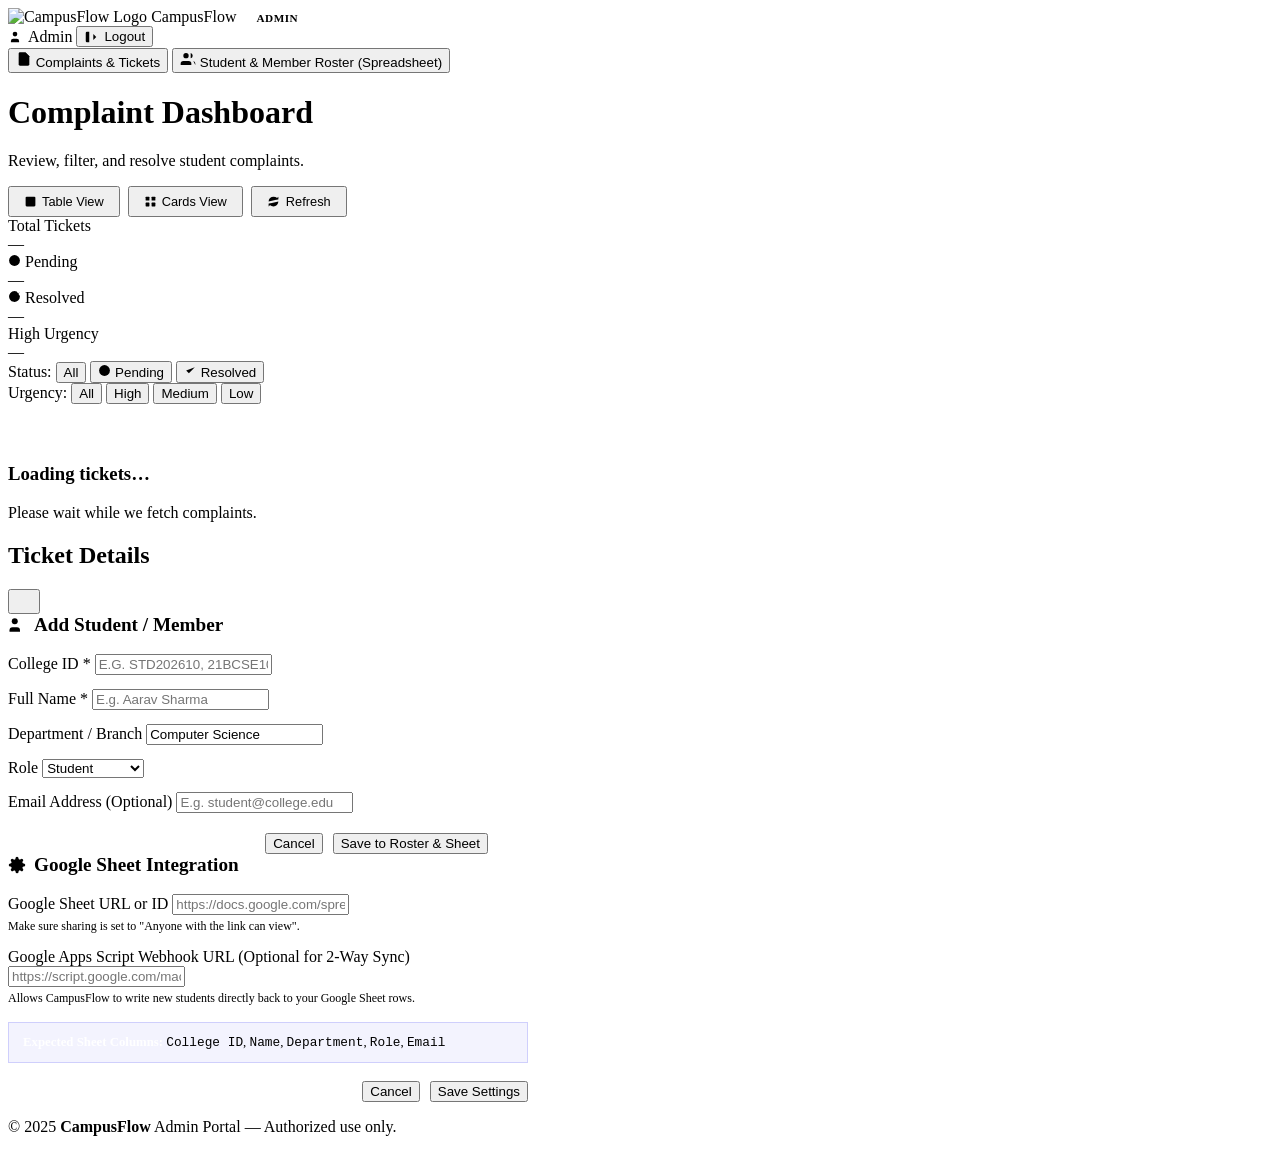
==== templates/admin-dashboard.html @ 8bd2adb1 "feat: replace student password login with spreadsheet-backed college ID verification and admin membe" ====
<!DOCTYPE html>
<html lang="en">
<head>
  <meta charset="UTF-8" />
  <meta name="viewport" content="width=device-width, initial-scale=1.0" />
  <title>Admin Dashboard — CampusFlow</title>
  <meta name="description" content="CampusFlow admin dashboard — manage complaints and campus members roster." />
  <link rel="icon" type="image/svg+xml" href="assets/logo.svg" />
  <link rel="stylesheet" href="css/style.css" />
</head>
<body>

  <!-- ══ Dashboard Layout ════════════════════════════════════ -->
  <div class="dashboard-layout">

    <!-- Header -->
    <header class="dashboard-header">
      <div class="dashboard-brand">
        <img src="assets/logo.svg" alt="CampusFlow Logo" class="brand-logo-img" width="32" height="32" />
        <span class="brand-name">Campus<span class="brand-flow">Flow</span></span>
        <span style="
          font-size:.7rem; font-weight:700; background:rgba(255,255,255,.16);
          border-radius:999px; padding:2px 10px; margin-left:6px; letter-spacing:.5px;
        ">ADMIN</span>
      </div>

      <div class="dashboard-header-actions">
        <span class="admin-info" style="display:inline-flex; align-items:center; gap:6px;">
          <svg class="ui-icon" width="14" height="14" viewBox="0 0 24 24"><path d="M19 21v-2a4 4 0 0 0-4-4H9a4 4 0 0 0-4 4v2"/><circle cx="12" cy="7" r="4"/></svg>
          <span id="admin-name">Admin</span>
        </span>
        <button class="btn-logout" id="logout-btn" title="Sign out" style="display:inline-flex; align-items:center; gap:6px;">
          <svg class="ui-icon" width="14" height="14" viewBox="0 0 24 24"><path d="M9 21H5a2 2 0 0 1-2-2V5a2 2 0 0 1 2-2h4"/><polyline points="16 17 21 12 16 7"/><line x1="21" y1="12" x2="9" y2="12"/></svg>
          Logout
        </button>
      </div>
    </header>

    <!-- Main Content -->
    <main class="dashboard-main">

      <!-- Navigation Tabs -->
      <div class="admin-nav-tabs">
        <button class="admin-tab-btn active" id="tab-complaints-btn">
          <svg class="ui-icon" width="16" height="16" viewBox="0 0 24 24"><path d="M14 2H6a2 2 0 0 0-2 2v16a2 2 0 0 0 2 2h12a2 2 0 0 0 2-2V8z"/><polyline points="14 2 14 8 20 8"/></svg>
          Complaints &amp; Tickets
        </button>
        <button class="admin-tab-btn" id="tab-members-btn">
          <svg class="ui-icon" width="16" height="16" viewBox="0 0 24 24"><path d="M17 21v-2a4 4 0 0 0-4-4H5a4 4 0 0 0-4 4v2"/><circle cx="9" cy="7" r="4"/><path d="M23 21v-2a4 4 0 0 0-3-3.87"/><path d="M16 3.13a4 4 0 0 1 0 7.75"/></svg>
          Student &amp; Member Roster (Spreadsheet)
        </button>
      </div>

      <!-- ════ SECTION 1: COMPLAINTS DASHBOARD ════════════════ -->
      <div id="section-complaints">
        <!-- Title Row -->
        <div class="dashboard-title-row">
          <div>
            <h1>Complaint Dashboard</h1>
            <p>Review, filter, and resolve student complaints.</p>
          </div>
          <div style="display:flex; gap:8px; align-items:center; flex-wrap:wrap;">
            <button class="filter-btn active" id="view-table-btn" style="padding:6px 14px; font-size:.8rem; display:inline-flex; align-items:center; gap:5px;">
              <svg class="ui-icon" width="13" height="13" viewBox="0 0 24 24"><rect width="18" height="18" x="3" y="3" rx="2"/><path d="M3 9h18M3 15h18M9 3v18M15 3v18"/></svg>
              Table View
            </button>
            <button class="filter-btn" id="view-cards-btn" style="padding:6px 14px; font-size:.8rem; display:inline-flex; align-items:center; gap:5px;">
              <svg class="ui-icon" width="13" height="13" viewBox="0 0 24 24"><rect width="7" height="7" x="3" y="3" rx="1"/><rect width="7" height="7" x="14" y="3" rx="1"/><rect width="7" height="7" x="14" y="14" rx="1"/><rect width="7" height="7" x="3" y="14" rx="1"/></svg>
              Cards View
            </button>
            <button class="btn btn-secondary btn-sm" id="refresh-btn" style="display:inline-flex; align-items:center; gap:6px; padding:6px 14px; font-size:.8rem;">
              <svg class="ui-icon" width="13" height="13" viewBox="0 0 24 24"><path d="M3 12a9 9 0 0 1 9-9 9.75 9.75 0 0 1 6.74 2.74L21 8"/><path d="M21 3v5h-5"/><path d="M21 12a9 9 0 0 1-9 9 9.75 9.75 0 0 1-6.74-2.74L3 16"/><path d="M8 16H3v5"/></svg>
              Refresh
            </button>
          </div>
        </div>

        <!-- Dashboard Stats -->
        <div class="dash-stats">
          <div class="dash-stat-card">
            <div class="dash-stat-label">Total Tickets</div>
            <div class="dash-stat-value total" id="stat-total">—</div>
          </div>
          <div class="dash-stat-card">
            <div class="dash-stat-label">
              <svg class="ui-icon" width="13" height="13" viewBox="0 0 24 24" style="color:#f59e0b;"><circle cx="12" cy="12" r="10"/><polyline points="12 6 12 12 16 14"/></svg>
              Pending
            </div>
            <div class="dash-stat-value pending" id="stat-pending">—</div>
          </div>
          <div class="dash-stat-card">
            <div class="dash-stat-label">
              <svg class="ui-icon" width="13" height="13" viewBox="0 0 24 24" style="color:#10b981;"><path d="M22 11.08V12a10 10 0 1 1-5.93-9.14"/><polyline points="22 4 12 14.01 9 11.01"/></svg>
              Resolved
            </div>
            <div class="dash-stat-value resolved" id="stat-resolved">—</div>
          </div>
          <div class="dash-stat-card">
            <div class="dash-stat-label">
              <span class="dot dot-high"></span>
              High Urgency
            </div>
            <div class="dash-stat-value high" id="stat-high">—</div>
          </div>
        </div>

        <!-- Filter Row -->
        <div class="filter-row">
          <span class="filter-group-label">Status:</span>
          <button class="filter-btn active" data-status-filter="all">All</button>
          <button class="filter-btn" data-status-filter="pending">
            <svg class="ui-icon" width="13" height="13" viewBox="0 0 24 24"><circle cx="12" cy="12" r="10"/><polyline points="12 6 12 12 16 14"/></svg>
            Pending
          </button>
          <button class="filter-btn" data-status-filter="resolved">
            <svg class="ui-icon" width="13" height="13" viewBox="0 0 24 24"><polyline points="20 6 9 17 4 12"/></svg>
            Resolved
          </button>

          <div class="filter-divider"></div>

          <span class="filter-group-label">Urgency:</span>
          <button class="filter-btn active" data-urgency-filter="all">All</button>
          <button class="filter-btn" data-urgency-filter="High"><span class="dot dot-high"></span> High</button>
          <button class="filter-btn" data-urgency-filter="Medium"><span class="dot dot-medium"></span> Medium</button>
          <button class="filter-btn" data-urgency-filter="Low"><span class="dot dot-low"></span> Low</button>
        </div>

        <!-- Loading Spinner -->
        <div class="spinner-wrap" id="spinner" style="display:none;">
          <div class="spinner"></div>
          <span>Loading tickets…</span>
        </div>

        <!-- Tickets Container -->
        <div class="tickets-container" id="tickets-grid">
          <div class="empty-state">
            <div class="empty-icon">
              <svg width="36" height="36" viewBox="0 0 24 24" fill="none" stroke="var(--primary)" stroke-width="2" stroke-linecap="round" stroke-linejoin="round"><rect width="20" height="16" x="2" y="4" rx="2"/><path d="m22 7-8.97 5.7a1.94 1.94 0 0 1-2.06 0L2 7"/></svg>
            </div>
            <h3>Loading tickets…</h3>
            <p>Please wait while we fetch complaints.</p>
          </div>
        </div>
      </div>

      <!-- ════ SECTION 2: SPREADSHEET & MEMBERS ROSTER ═════════ -->
      <div id="section-members" style="display:none;">
        <div class="dashboard-title-row">
          <div>
            <h1>Student &amp; Member Roster</h1>
            <p>Manage genuine College IDs, sync with Google Sheets, and add new students via UI.</p>
          </div>
          <div style="display:flex; gap:8px; align-items:center; flex-wrap:wrap;">
            <button class="btn btn-primary btn-sm" id="btn-open-add-member" style="display:inline-flex; align-items:center; gap:6px; padding:7px 16px; font-size:.82rem;">
              <svg class="ui-icon" width="14" height="14" viewBox="0 0 24 24" style="stroke:#fff;"><line x1="12" y1="5" x2="12" y2="19"/><line x1="5" y1="12" x2="19" y2="12"/></svg>
              Add Student / Member
            </button>
            <button class="btn btn-secondary btn-sm" id="btn-sync-sheet" style="display:inline-flex; align-items:center; gap:6px; padding:7px 14px; font-size:.82rem;">
              <svg class="ui-icon" width="14" height="14" viewBox="0 0 24 24"><path d="M21 12a9 9 0 0 0-9-9 9.75 9.75 0 0 0-6.74 2.74L3 8"/><path d="M3 3v5h5"/><path d="M3 12a9 9 0 0 0 9 9 9.75 9.75 0 0 0 6.74-2.74L21 16"/><path d="M16 16h5v5"/></svg>
              <span id="btn-sync-sheet-text">Sync with Google Sheet</span>
            </button>
            <button class="btn btn-secondary btn-sm" id="btn-config-sheet" style="display:inline-flex; align-items:center; gap:6px; padding:7px 14px; font-size:.82rem;">
              <svg class="ui-icon" width="14" height="14" viewBox="0 0 24 24"><circle cx="12" cy="12" r="3"/><path d="M19.4 15a1.65 1.65 0 0 0 .33 1.82l.06.06a2 2 0 0 1 0 2.83 2 2 0 0 1-2.83 0l-.06-.06a1.65 1.65 0 0 0-1.82-.33 1.65 1.65 0 0 0-1 1.51V21a2 2 0 0 1-2 2 2 2 0 0 1-2-2v-.09A1.65 1.65 0 0 0 9 19.4a1.65 1.65 0 0 0-1.82.33l-.06.06a2 2 0 0 1-2.83 0 2 2 0 0 1 0-2.83l.06-.06a1.65 1.65 0 0 0 .33-1.82 1.65 1.65 0 0 0-1.51-1H3a2 2 0 0 1-2-2 2 2 0 0 1 2-2h.09A1.65 1.65 0 0 0 4.6 9a1.65 1.65 0 0 0-.33-1.82l-.06-.06a2 2 0 0 1 0-2.83 2 2 0 0 1 2.83 0l.06.06a1.65 1.65 0 0 0 1.82.33H9a1.65 1.65 0 0 0 1-1.51V3a2 2 0 0 1 2-2 2 2 0 0 1 2 2v.09a1.65 1.65 0 0 0 1 1.51 1.65 1.65 0 0 0 1.82-.33l.06-.06a2 2 0 0 1 2.83 0 2 2 0 0 1 0 2.83l-.06.06a1.65 1.65 0 0 0-.33 1.82V9a1.65 1.65 0 0 0 1.51 1H21a2 2 0 0 1 2 2 2 2 0 0 1-2 2h-.09a1.65 1.65 0 0 0-1.51 1z"/></svg>
              Sheet Settings
            </button>
            <a href="/api/v1/admin/members/export-csv" class="btn btn-secondary btn-sm" id="btn-export-csv" style="display:inline-flex; align-items:center; gap:6px; padding:7px 14px; font-size:.82rem;">
              <svg class="ui-icon" width="14" height="14" viewBox="0 0 24 24"><path d="M21 15v4a2 2 0 0 1-2 2H5a2 2 0 0 1-2-2v-4"/><polyline points="7 10 12 15 17 10"/><line x1="12" y1="15" x2="12" y2="3"/></svg>
              Export CSV
            </a>
            <label class="btn btn-secondary btn-sm" for="csv-file-input" style="display:inline-flex; align-items:center; gap:6px; padding:7px 14px; font-size:.82rem; cursor:pointer; margin:0;">
              <svg class="ui-icon" width="14" height="14" viewBox="0 0 24 24"><path d="M21 15v4a2 2 0 0 1-2 2H5a2 2 0 0 1-2-2v-4"/><polyline points="17 8 12 3 7 8"/><line x1="12" y1="3" x2="12" y2="15"/></svg>
              Import CSV
            </label>
            <input type="file" id="csv-file-input" accept=".csv" style="display:none;" />
          </div>
        </div>

        <!-- Spreadsheet Status Card -->
        <div style="background:var(--surface); border:1px solid var(--border); border-radius:var(--radius-lg); padding:16px 20px; margin-bottom:20px; display:flex; justify-content:space-between; align-items:center; flex-wrap:wrap; gap:12px;">
          <div>
            <div style="font-size:0.82rem; color:var(--text-muted); text-transform:uppercase; font-weight:600; letter-spacing:0.5px; margin-bottom:4px;">
              Spreadsheet Integration Status
            </div>
            <div style="display:flex; align-items:center; gap:8px;">
              <span id="sheet-status-dot" class="dot dot-low"></span>
              <span id="sheet-status-text" style="font-weight:600; font-size:0.95rem; color:#fff;">Active (Neon DB &amp; Linked Spreadsheet)</span>
            </div>
            <div style="font-size:0.8rem; color:var(--text-muted); margin-top:4px;">
              Last Synced: <span id="sheet-last-synced">—</span>
            </div>
          </div>
          <div style="display:flex; gap:16px; align-items:center;">
            <div style="text-align:right;">
              <div style="font-size:0.78rem; color:var(--text-muted);">Total Members in Directory</div>
              <div style="font-size:1.4rem; font-weight:700; color:var(--primary);" id="members-count-badge">0</div>
            </div>
          </div>
        </div>

        <!-- Search Bar -->
        <div style="background:var(--surface); border:1px solid var(--border); border-radius:var(--radius); padding:12px 16px; margin-bottom:16px;">
          <input
            type="text"
            id="member-search-input"
            class="form-control"
            placeholder="Search roster by College ID, Student Name, or Department..."
            style="width:100%; font-size:0.9rem; padding:8px 14px;"
          />
        </div>

        <!-- Members Table Container -->
        <div class="table-responsive" id="members-table-container">
          <div class="empty-state">
            <div class="empty-icon">
              <svg width="36" height="36" viewBox="0 0 24 24" fill="none" stroke="var(--primary)" stroke-width="2"><circle cx="12" cy="12" r="10"/><path d="M12 6v6l4 2"/></svg>
            </div>
            <h3>Loading members roster…</h3>
          </div>
        </div>
      </div>

      <!-- ══ Ticket Detail Modal ══════════════════════════════════ -->
      <div class="modal-overlay" id="ticket-modal-overlay">
        <div class="modal modal-detail" id="ticket-modal">
          <div class="modal-header">
            <div class="modal-title-wrap">
              <h2 id="modal-ticket-id">Ticket Details</h2>
              <span id="modal-ticket-status"></span>
            </div>
            <button class="modal-close-btn" id="modal-close-btn" aria-label="Close modal">
              <svg class="ui-icon" width="16" height="16" viewBox="0 0 24 24"><path d="M18 6 6 18M6 6l12 12"/></svg>
            </button>
          </div>
          <div class="modal-body" id="modal-body"></div>
          <div class="modal-footer" id="modal-footer"></div>
        </div>
      </div>

      <!-- ══ Add New Student / Member Modal ═══════════════════════ -->
      <div class="modal-overlay" id="add-member-modal-overlay">
        <div class="modal" style="max-width:480px;">
          <div class="modal-header" style="display:flex; justify-content:space-between; align-items:center; margin-bottom:18px;">
            <h2 style="font-size:1.2rem; margin:0; display:flex; align-items:center; gap:8px;">
              <svg class="ui-icon" width="18" height="18" viewBox="0 0 24 24" style="color:var(--primary);"><path d="M16 21v-2a4 4 0 0 0-4-4H6a4 4 0 0 0-4 4v2"/><circle cx="9" cy="7" r="4"/><line x1="19" y1="8" x2="19" y2="14"/><line x1="22" y1="11" x2="16" y2="11"/></svg>
              Add Student / Member
            </h2>
            <button class="modal-close-btn" id="add-member-close-btn" style="background:none; border:none; color:var(--text-muted); cursor:pointer;">
              <svg class="ui-icon" width="16" height="16" viewBox="0 0 24 24"><path d="M18 6 6 18M6 6l12 12"/></svg>
            </button>
          </div>

          <form id="add-member-form">
            <div class="form-group" style="margin-bottom:14px;">
              <label class="form-label">College ID <span class="required">*</span></label>
              <input type="text" id="new-college-id" class="form-control" placeholder="E.g. STD202610, 21BCSE102" required style="text-transform:uppercase;" />
            </div>

            <div class="form-group" style="margin-bottom:14px;">
              <label class="form-label">Full Name <span class="required">*</span></label>
              <input type="text" id="new-name" class="form-control" placeholder="E.g. Aarav Sharma" required />
            </div>

            <div class="form-group" style="margin-bottom:14px;">
              <label class="form-label">Department / Branch</label>
              <input type="text" id="new-dept" class="form-control" placeholder="E.g. Computer Science, Mechanical..." value="Computer Science" />
            </div>

            <div class="form-group" style="margin-bottom:14px;">
              <label class="form-label">Role</label>
              <select id="new-role" class="form-control">
                <option value="student">Student</option>
                <option value="faculty">Faculty</option>
                <option value="staff">Staff Member</option>
              </select>
            </div>

            <div class="form-group" style="margin-bottom:20px;">
              <label class="form-label">Email Address (Optional)</label>
              <input type="email" id="new-email" class="form-control" placeholder="E.g. student@college.edu" />
            </div>

            <div style="display:flex; justify-content:flex-end; gap:10px;">
              <button type="button" class="btn btn-secondary" id="add-member-cancel-btn">Cancel</button>
              <button type="submit" class="btn btn-primary" id="add-member-submit-btn">
                <span id="add-member-btn-text">Save to Roster &amp; Sheet</span>
              </button>
            </div>
          </form>
        </div>
      </div>

      <!-- ══ Google Sheet Config Modal ════════════════════════════ -->
      <div class="modal-overlay" id="config-sheet-modal-overlay">
        <div class="modal" style="max-width:520px;">
          <div class="modal-header" style="display:flex; justify-content:space-between; align-items:center; margin-bottom:18px;">
            <h2 style="font-size:1.2rem; margin:0; display:flex; align-items:center; gap:8px;">
              <svg class="ui-icon" width="18" height="18" viewBox="0 0 24 24" style="color:var(--primary);"><circle cx="12" cy="12" r="3"/><path d="M19.4 15a1.65 1.65 0 0 0 .33 1.82l.06.06a2 2 0 0 1 0 2.83 2 2 0 0 1-2.83 0l-.06-.06a1.65 1.65 0 0 0-1.82-.33 1.65 1.65 0 0 0-1 1.51V21a2 2 0 0 1-2 2 2 2 0 0 1-2-2v-.09A1.65 1.65 0 0 0 9 19.4a1.65 1.65 0 0 0-1.82.33l-.06.06a2 2 0 0 1-2.83 0 2 2 0 0 1 0-2.83l.06-.06a1.65 1.65 0 0 0 .33-1.82 1.65 1.65 0 0 0-1.51-1H3a2 2 0 0 1-2-2 2 2 0 0 1 2-2h.09A1.65 1.65 0 0 0 4.6 9a1.65 1.65 0 0 0-.33-1.82l-.06-.06a2 2 0 0 1 0-2.83 2 2 0 0 1 2.83 0l.06.06a1.65 1.65 0 0 0 1.82.33H9a1.65 1.65 0 0 0 1-1.51V3a2 2 0 0 1 2-2 2 2 0 0 1 2 2v.09a1.65 1.65 0 0 0 1 1.51 1.65 1.65 0 0 0 1.82-.33l.06-.06a2 2 0 0 1 2.83 0 2 2 0 0 1 0 2.83l-.06.06a1.65 1.65 0 0 0-.33 1.82V9a1.65 1.65 0 0 0 1.51 1H21a2 2 0 0 1 2 2 2 2 0 0 1-2 2h-.09a1.65 1.65 0 0 0-1.51 1z"/></svg>
              Google Sheet Integration
            </h2>
            <button class="modal-close-btn" id="config-sheet-close-btn" style="background:none; border:none; color:var(--text-muted); cursor:pointer;">
              <svg class="ui-icon" width="16" height="16" viewBox="0 0 24 24"><path d="M18 6 6 18M6 6l12 12"/></svg>
            </button>
          </div>

          <form id="config-sheet-form">
            <div class="form-group" style="margin-bottom:14px;">
              <label class="form-label">Google Sheet URL or ID</label>
              <input type="text" id="config-sheet-url" class="form-control" placeholder="https://docs.google.com/spreadsheets/d/.../edit" />
              <div class="form-hint" style="font-size:0.75rem; color:var(--text-muted); margin-top:4px;">
                Make sure sharing is set to "Anyone with the link can view".
              </div>
            </div>

            <div class="form-group" style="margin-bottom:16px;">
              <label class="form-label">Google Apps Script Webhook URL (Optional for 2-Way Sync)</label>
              <input type="text" id="config-webhook-url" class="form-control" placeholder="https://script.google.com/macros/s/.../exec" />
              <div class="form-hint" style="font-size:0.75rem; color:var(--text-muted); margin-top:4px;">
                Allows CampusFlow to write new students directly back to your Google Sheet rows.
              </div>
            </div>

            <div style="background:rgba(99,102,241,0.08); border:1px solid rgba(99,102,241,0.25); border-radius:var(--radius); padding:10px 14px; font-size:0.8rem; color:var(--text-muted); margin-bottom:18px; line-height:1.5;">
              <strong style="color:#fff;">Expected Sheet Columns:</strong> <code>College ID</code>, <code>Name</code>, <code>Department</code>, <code>Role</code>, <code>Email</code>
            </div>

            <div style="display:flex; justify-content:flex-end; gap:10px;">
              <button type="button" class="btn btn-secondary" id="config-sheet-cancel-btn">Cancel</button>
              <button type="submit" class="btn btn-primary" id="config-sheet-submit-btn">Save Settings</button>
            </div>
          </form>
        </div>
      </div>

    </main>

    <!-- Footer -->
    <footer class="footer">
      <p>© 2025 <strong>CampusFlow</strong> Admin Portal — Authorized use only.</p>
    </footer>

  </div>

  <!-- ══ Scripts ═════════════════════════════════════════════ -->
  <script src="js/api.js"></script>
  <script src="js/admin.js"></script>
</body>
</html>
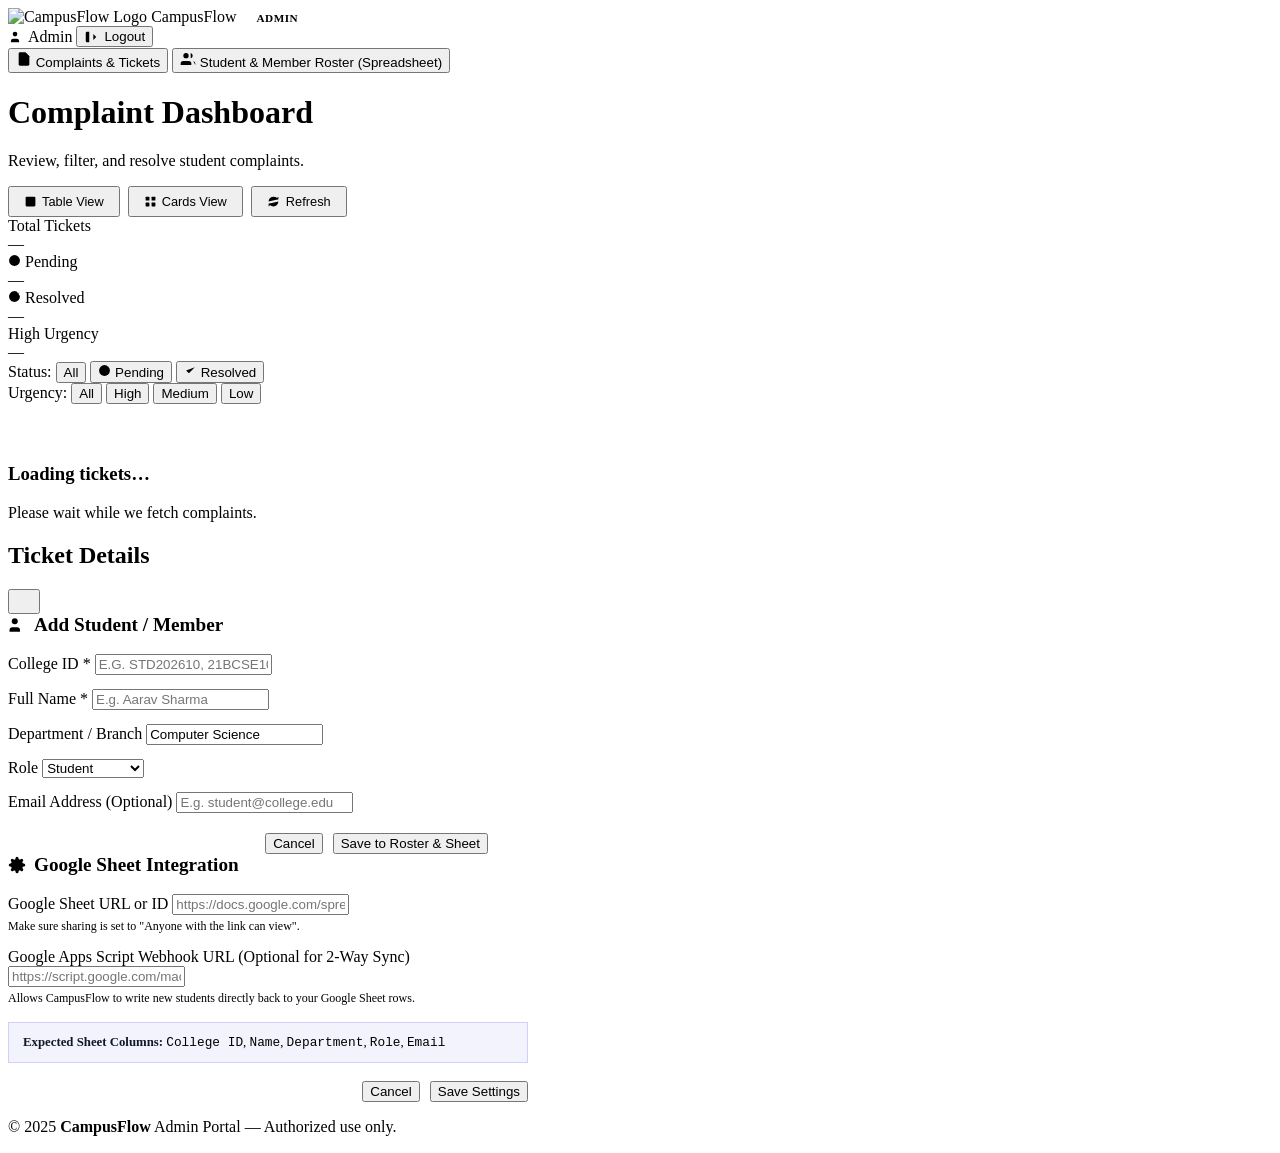
==== commit 3fb2d6bd: "fix: resolve white-on-white text contrast and align all component styling with site light theme" ====
--- a/templates/admin-dashboard.html
+++ b/templates/admin-dashboard.html
@@ -184,7 +184,7 @@
             </div>
             <div style="display:flex; align-items:center; gap:8px;">
               <span id="sheet-status-dot" class="dot dot-low"></span>
-              <span id="sheet-status-text" style="font-weight:600; font-size:0.95rem; color:#fff;">Active (Neon DB &amp; Linked Spreadsheet)</span>
+              <span id="sheet-status-text" style="font-weight:600; font-size:0.95rem; color:#0f172a;">Active (Neon DB &amp; Linked Spreadsheet)</span>
             </div>
             <div style="font-size:0.8rem; color:var(--text-muted); margin-top:4px;">
               Last Synced: <span id="sheet-last-synced">—</span>
@@ -321,7 +321,7 @@
             </div>
 
             <div style="background:rgba(99,102,241,0.08); border:1px solid rgba(99,102,241,0.25); border-radius:var(--radius); padding:10px 14px; font-size:0.8rem; color:var(--text-muted); margin-bottom:18px; line-height:1.5;">
-              <strong style="color:#fff;">Expected Sheet Columns:</strong> <code>College ID</code>, <code>Name</code>, <code>Department</code>, <code>Role</code>, <code>Email</code>
+              <strong style="color:#0f172a;">Expected Sheet Columns:</strong> <code>College ID</code>, <code>Name</code>, <code>Department</code>, <code>Role</code>, <code>Email</code>
             </div>
 
             <div style="display:flex; justify-content:flex-end; gap:10px;">
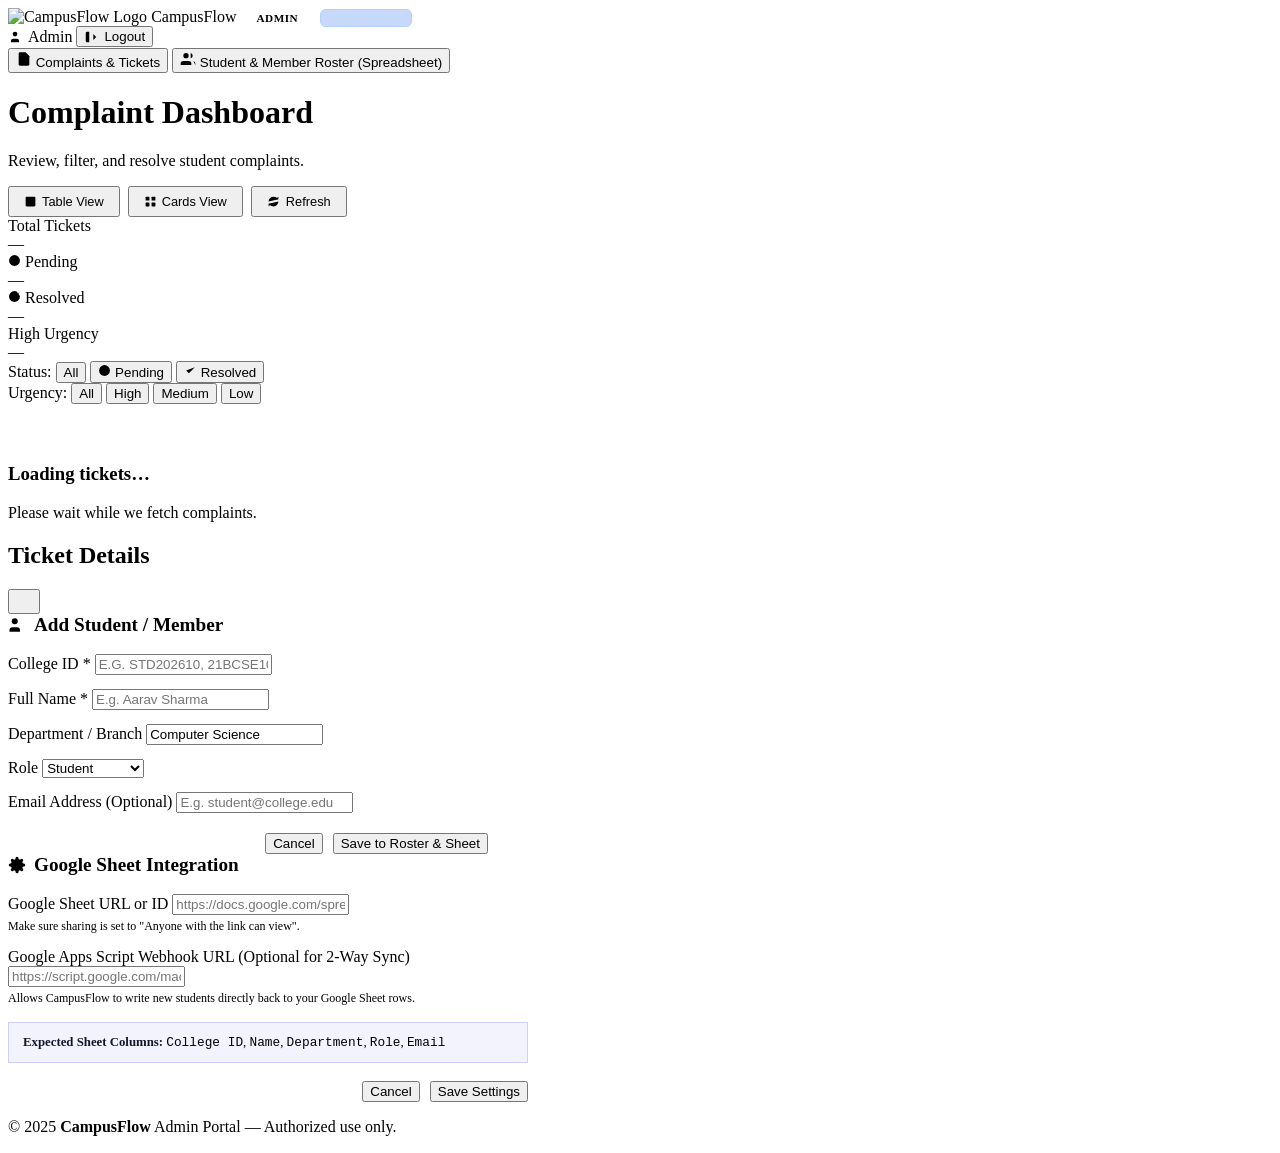
==== commit bd15b106: "feat: multi-school subscription architecture with isolated spreadsheets, school admin logins, and cl" ====
--- a/templates/admin-dashboard.html
+++ b/templates/admin-dashboard.html
@@ -22,6 +22,11 @@
           font-size:.7rem; font-weight:700; background:rgba(255,255,255,.16);
           border-radius:999px; padding:2px 10px; margin-left:6px; letter-spacing:.5px;
         ">ADMIN</span>
+        <span id="admin-school-badge" style="
+          font-size:.72rem; font-weight:700; background:rgba(37,99,235,0.25);
+          border:1px solid rgba(147,197,253,0.4); color:#bfdbfe;
+          border-radius:6px; padding:2px 10px; margin-left:8px;
+        ">Main Campus</span>
       </div>
 
       <div class="dashboard-header-actions">
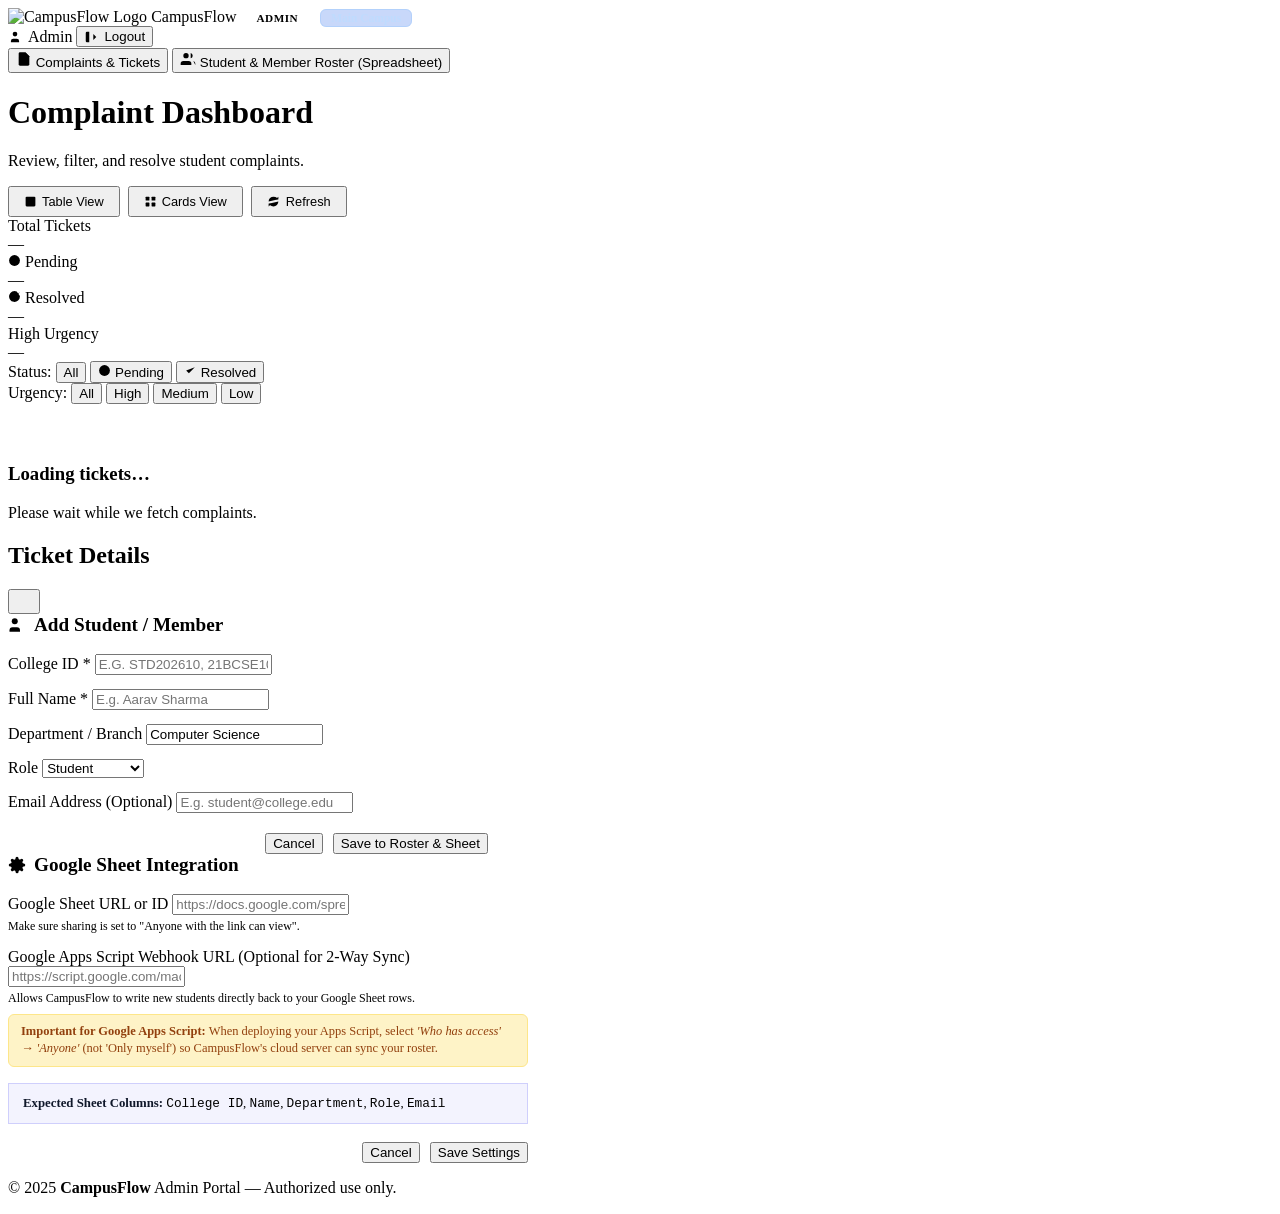
==== commit 46c07ccc: "fix: toast notification text, verified badge dark contrast, empty spreadsheet pruning, and instant s" ====
--- a/templates/admin-dashboard.html
+++ b/templates/admin-dashboard.html
@@ -6,7 +6,7 @@
   <title>Admin Dashboard — CampusFlow</title>
   <meta name="description" content="CampusFlow admin dashboard — manage complaints and campus members roster." />
   <link rel="icon" type="image/svg+xml" href="assets/logo.svg" />
-  <link rel="stylesheet" href="css/style.css" />
+  <link rel="stylesheet" href="css/style.css?v=20261031_3" />
 </head>
 <body>
 
@@ -323,6 +323,9 @@
               <div class="form-hint" style="font-size:0.75rem; color:var(--text-muted); margin-top:4px;">
                 Allows CampusFlow to write new students directly back to your Google Sheet rows.
               </div>
+              <div style="background:#fef3c7; border:1px solid #fde68a; border-radius:6px; padding:8px 12px; margin-top:8px; font-size:0.78rem; color:#92400e; line-height:1.4;">
+                <strong>Important for Google Apps Script:</strong> When deploying your Apps Script, select <em>'Who has access' &rarr; 'Anyone'</em> (not 'Only myself') so CampusFlow's cloud server can sync your roster.
+              </div>
             </div>
 
             <div style="background:rgba(99,102,241,0.08); border:1px solid rgba(99,102,241,0.25); border-radius:var(--radius); padding:10px 14px; font-size:0.8rem; color:var(--text-muted); margin-bottom:18px; line-height:1.5;">
@@ -347,7 +350,7 @@
   </div>
 
   <!-- ══ Scripts ═════════════════════════════════════════════ -->
-  <script src="js/api.js"></script>
-  <script src="js/admin.js"></script>
+  <script src="js/api.js?v=20261031_3"></script>
+  <script src="js/admin.js?v=20261031_3"></script>
 </body>
 </html>
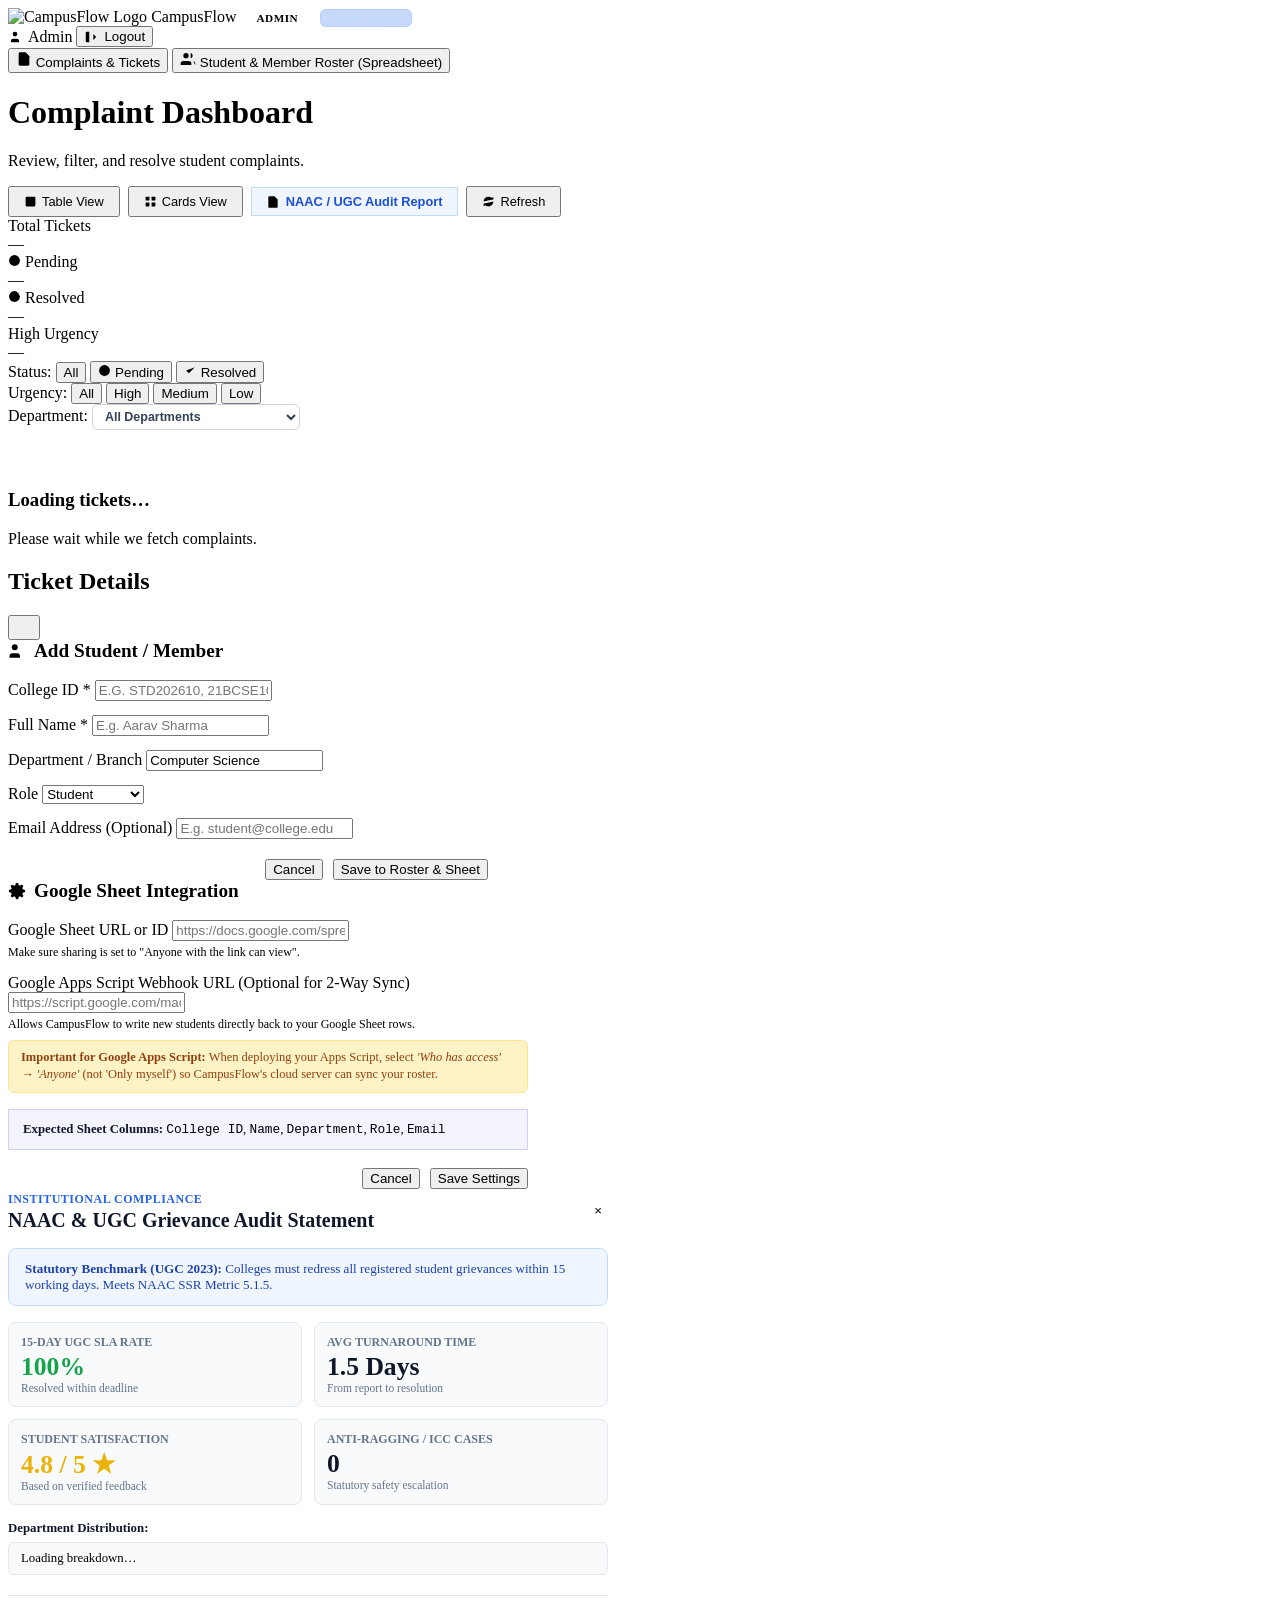
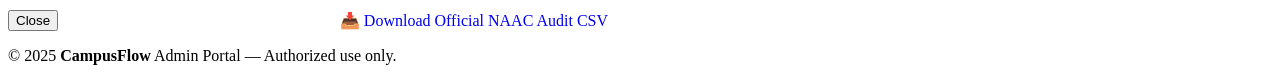
==== commit 8fb7a537: "feat: complete institutional suite - anonymous complaints, ugc/naac audit reports, anti-ragging/icc " ====
--- a/templates/admin-dashboard.html
+++ b/templates/admin-dashboard.html
@@ -6,7 +6,7 @@
   <title>Admin Dashboard — CampusFlow</title>
   <meta name="description" content="CampusFlow admin dashboard — manage complaints and campus members roster." />
   <link rel="icon" type="image/svg+xml" href="assets/logo.svg" />
-  <link rel="stylesheet" href="css/style.css?v=20261031_3" />
+  <link rel="stylesheet" href="css/style.css?v=20261031_4" />
 </head>
 <body>
 
@@ -73,6 +73,10 @@
               <svg class="ui-icon" width="13" height="13" viewBox="0 0 24 24"><rect width="7" height="7" x="3" y="3" rx="1"/><rect width="7" height="7" x="14" y="3" rx="1"/><rect width="7" height="7" x="14" y="14" rx="1"/><rect width="7" height="7" x="3" y="14" rx="1"/></svg>
               Cards View
             </button>
+            <button class="btn btn-secondary btn-sm" id="open-compliance-btn" style="display:inline-flex; align-items:center; gap:6px; padding:6px 14px; font-size:.8rem; background:#eff6ff; color:#1d4ed8; border:1px solid #bfdbfe; font-weight:600;">
+              <svg class="ui-icon" width="14" height="14" viewBox="0 0 24 24"><path d="M14 2H6a2 2 0 0 0-2 2v16a2 2 0 0 0 2 2h12a2 2 0 0 0 2-2V8z"/><polyline points="14 2 14 8 20 8"/><line x1="16" y1="13" x2="8" y2="13"/><line x1="16" y1="17" x2="8" y2="17"/></svg>
+              NAAC / UGC Audit Report
+            </button>
             <button class="btn btn-secondary btn-sm" id="refresh-btn" style="display:inline-flex; align-items:center; gap:6px; padding:6px 14px; font-size:.8rem;">
               <svg class="ui-icon" width="13" height="13" viewBox="0 0 24 24"><path d="M3 12a9 9 0 0 1 9-9 9.75 9.75 0 0 1 6.74 2.74L21 8"/><path d="M21 3v5h-5"/><path d="M21 12a9 9 0 0 1-9 9 9.75 9.75 0 0 1-6.74-2.74L3 16"/><path d="M8 16H3v5"/></svg>
               Refresh
@@ -129,6 +133,20 @@
           <button class="filter-btn" data-urgency-filter="High"><span class="dot dot-high"></span> High</button>
           <button class="filter-btn" data-urgency-filter="Medium"><span class="dot dot-medium"></span> Medium</button>
           <button class="filter-btn" data-urgency-filter="Low"><span class="dot dot-low"></span> Low</button>
+
+          <div class="filter-divider"></div>
+          <span class="filter-group-label">Department:</span>
+          <select id="filter-dept-select" style="font-size:0.78rem; padding:4px 8px; border-radius:6px; border:1px solid #cbd5e1; background:#ffffff; color:#334155; font-weight:600;">
+            <option value="all">All Departments</option>
+            <option value="Anti-Ragging Committee">⚡ Anti-Ragging Committee</option>
+            <option value="Internal Complaints Committee (ICC)">🛡️ Internal Complaints (ICC)</option>
+            <option value="Hostel & Mess Administration">Hostel &amp; Mess</option>
+            <option value="Academics & Examination">Academics &amp; Exam</option>
+            <option value="IT Support">IT Support</option>
+            <option value="Network Team">Network Team</option>
+            <option value="Electrical Team">Electrical Team</option>
+            <option value="Maintenance & Sanitation">Maintenance &amp; Sanitation</option>
+          </select>
         </div>
 
         <!-- Loading Spinner -->
@@ -340,6 +358,66 @@
         </div>
       </div>
 
+    
+    <!-- ══ NAAC & UGC Compliance Modal ══════════════════════════ -->
+    <div class="modal-overlay" id="compliance-modal-overlay">
+      <div class="modal" style="max-width: 600px;">
+        <div class="modal-header" style="display:flex; justify-content:space-between; align-items:center; margin-bottom:16px;">
+          <div>
+            <span style="font-size:0.75rem; font-weight:700; color:#2563eb; text-transform:uppercase; letter-spacing:0.5px;">Institutional Compliance</span>
+            <h2 style="font-size:1.25rem; margin:2px 0 0 0; color:#0f172a;">NAAC &amp; UGC Grievance Audit Statement</h2>
+          </div>
+          <button class="modal-close-btn" id="compliance-modal-close-btn" style="background:none; border:none; color:var(--text-muted); cursor:pointer;">&times;</button>
+        </div>
+
+        <div class="modal-body" style="padding:0;">
+          <div style="background:#eff6ff; border:1px solid #bfdbfe; border-radius:8px; padding:12px 16px; margin-bottom:16px; font-size:0.82rem; color:#1e40af;">
+            <strong>Statutory Benchmark (UGC 2023):</strong> Colleges must redress all registered student grievances within 15 working days. Meets NAAC SSR Metric 5.1.5.
+          </div>
+
+          <div style="display:grid; grid-template-columns:1fr 1fr; gap:12px; margin-bottom:16px;">
+            <div style="background:#f8fafc; border:1px solid #e2e8f0; border-radius:8px; padding:12px;">
+              <div style="font-size:0.75rem; color:#64748b; font-weight:600; text-transform:uppercase;">15-Day UGC SLA Rate</div>
+              <div style="font-size:1.6rem; font-weight:800; color:#16a34a; margin-top:2px;" id="c-sla-rate">100%</div>
+              <div style="font-size:0.72rem; color:#64748b;" id="c-sla-sub">Resolved within deadline</div>
+            </div>
+
+            <div style="background:#f8fafc; border:1px solid #e2e8f0; border-radius:8px; padding:12px;">
+              <div style="font-size:0.75rem; color:#64748b; font-weight:600; text-transform:uppercase;">Avg Turnaround Time</div>
+              <div style="font-size:1.6rem; font-weight:800; color:#0f172a; margin-top:2px;" id="c-turnaround">1.5 Days</div>
+              <div style="font-size:0.72rem; color:#64748b;">From report to resolution</div>
+            </div>
+
+            <div style="background:#f8fafc; border:1px solid #e2e8f0; border-radius:8px; padding:12px;">
+              <div style="font-size:0.75rem; color:#64748b; font-weight:600; text-transform:uppercase;">Student Satisfaction</div>
+              <div style="font-size:1.6rem; font-weight:800; color:#eab308; margin-top:2px;" id="c-rating">4.8 / 5 ★</div>
+              <div style="font-size:0.72rem; color:#64748b;" id="c-rating-sub">Based on verified feedback</div>
+            </div>
+
+            <div style="background:#f8fafc; border:1px solid #e2e8f0; border-radius:8px; padding:12px;">
+              <div style="font-size:0.75rem; color:#64748b; font-weight:600; text-transform:uppercase;">Anti-Ragging / ICC Cases</div>
+              <div style="font-size:1.6rem; font-weight:800; color:#0f172a; margin-top:2px;" id="c-safety-cases">0</div>
+              <div style="font-size:0.72rem; color:#64748b;">Statutory safety escalation</div>
+            </div>
+          </div>
+
+          <div style="margin-top:12px;">
+            <div style="font-size:0.8rem; font-weight:700; color:#0f172a; margin-bottom:6px;">Department Distribution:</div>
+            <div id="c-dept-breakdown" style="max-height:120px; overflow-y:auto; font-size:0.8rem; background:#f8fafc; border:1px solid #e2e8f0; border-radius:6px; padding:8px 12px;">
+              Loading breakdown…
+            </div>
+          </div>
+        </div>
+
+        <div class="modal-footer" style="display:flex; justify-content:space-between; align-items:center; margin-top:20px; padding-top:14px; border-top:1px solid #e2e8f0;">
+          <button class="btn btn-secondary" id="compliance-modal-close-btn2">Close</button>
+          <a href="/api/v1/admin/compliance-report/export" class="btn btn-primary" id="download-compliance-csv-btn" style="text-decoration:none;">
+            📥 Download Official NAAC Audit CSV
+          </a>
+        </div>
+      </div>
+    </div>
+
     </main>
 
     <!-- Footer -->
@@ -350,7 +428,7 @@
   </div>
 
   <!-- ══ Scripts ═════════════════════════════════════════════ -->
-  <script src="js/api.js?v=20261031_3"></script>
-  <script src="js/admin.js?v=20261031_3"></script>
+  <script src="js/api.js?v=20261031_4"></script>
+  <script src="js/admin.js?v=20261031_4"></script>
 </body>
 </html>
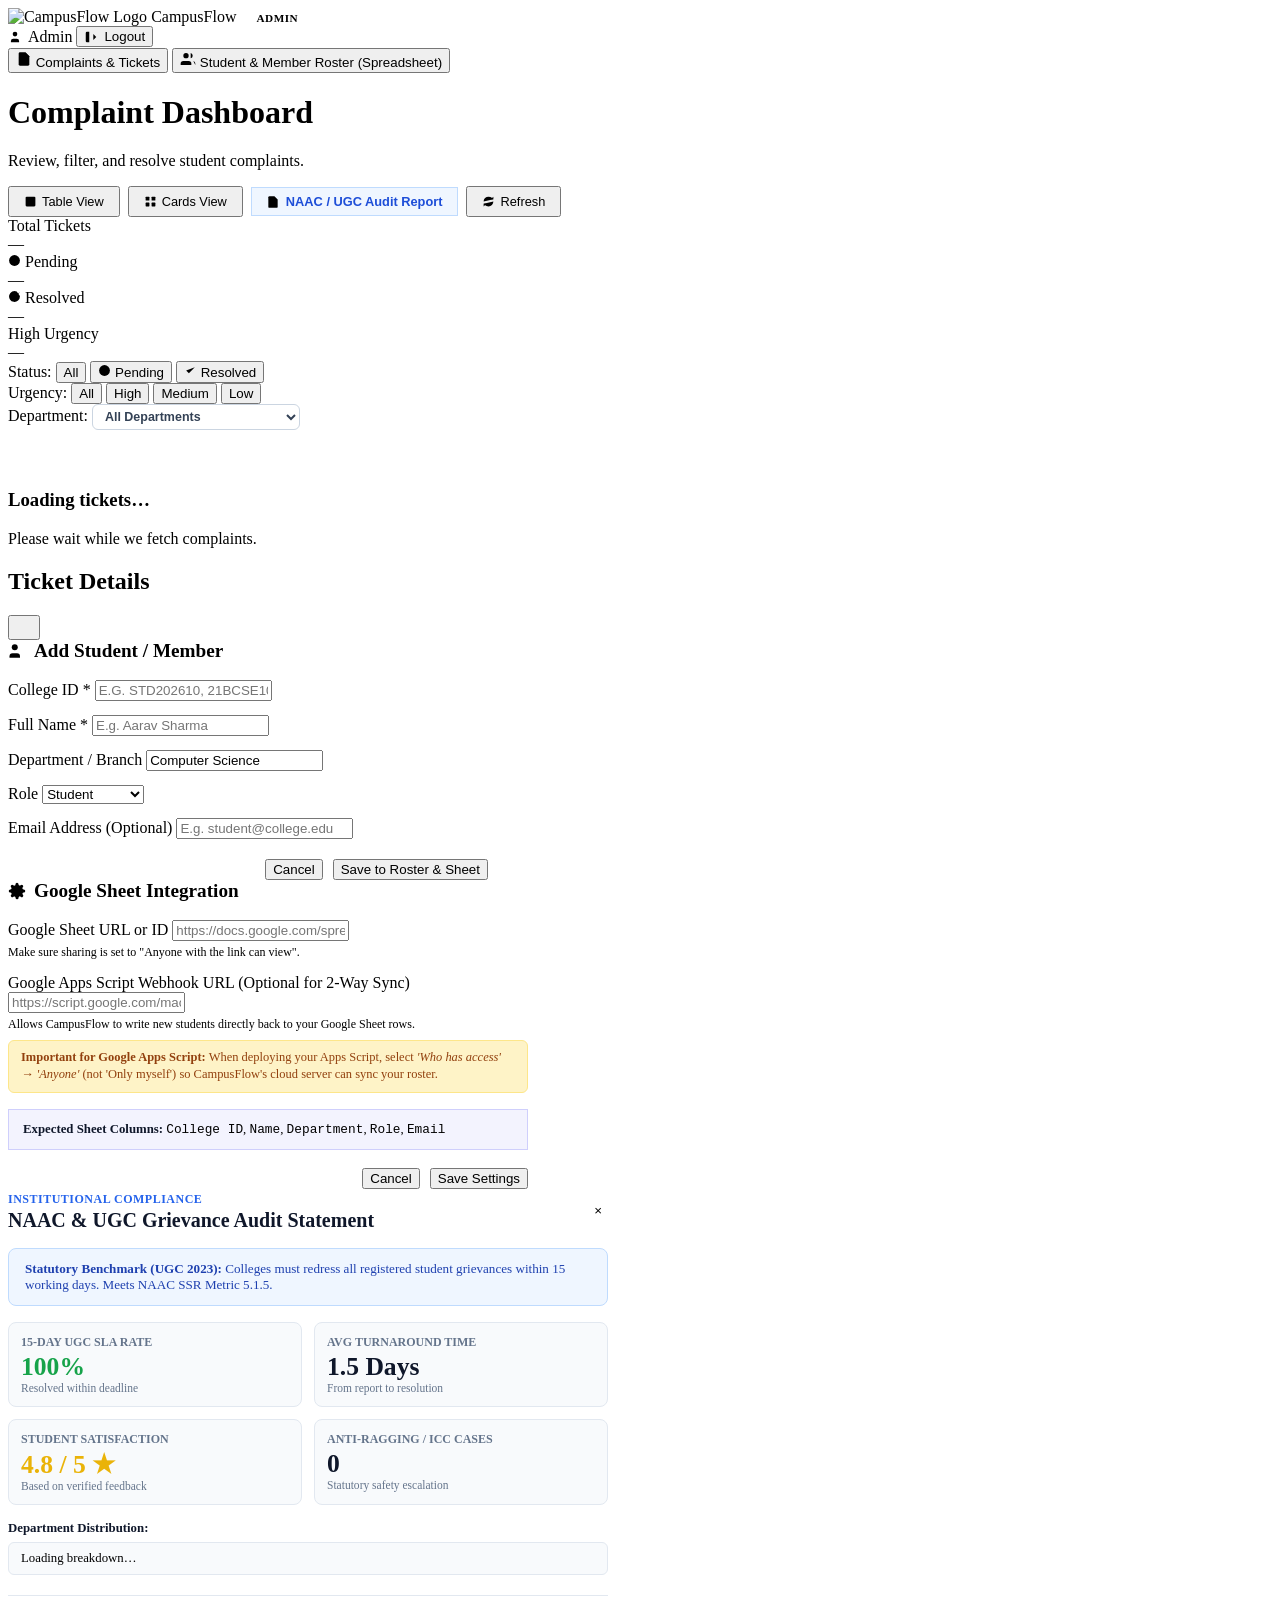
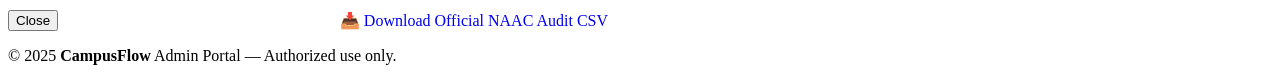
==== commit ed3aa11d: "revert: restore simple AI-powered CampusFlow without subscriptions, retain Excel/Google Sheets sync " ====
--- a/templates/admin-dashboard.html
+++ b/templates/admin-dashboard.html
@@ -22,11 +22,7 @@
           font-size:.7rem; font-weight:700; background:rgba(255,255,255,.16);
           border-radius:999px; padding:2px 10px; margin-left:6px; letter-spacing:.5px;
         ">ADMIN</span>
-        <span id="admin-school-badge" style="
-          font-size:.72rem; font-weight:700; background:rgba(37,99,235,0.25);
-          border:1px solid rgba(147,197,253,0.4); color:#bfdbfe;
-          border-radius:6px; padding:2px 10px; margin-left:8px;
-        ">Main Campus</span>
+        
       </div>
 
       <div class="dashboard-header-actions">
